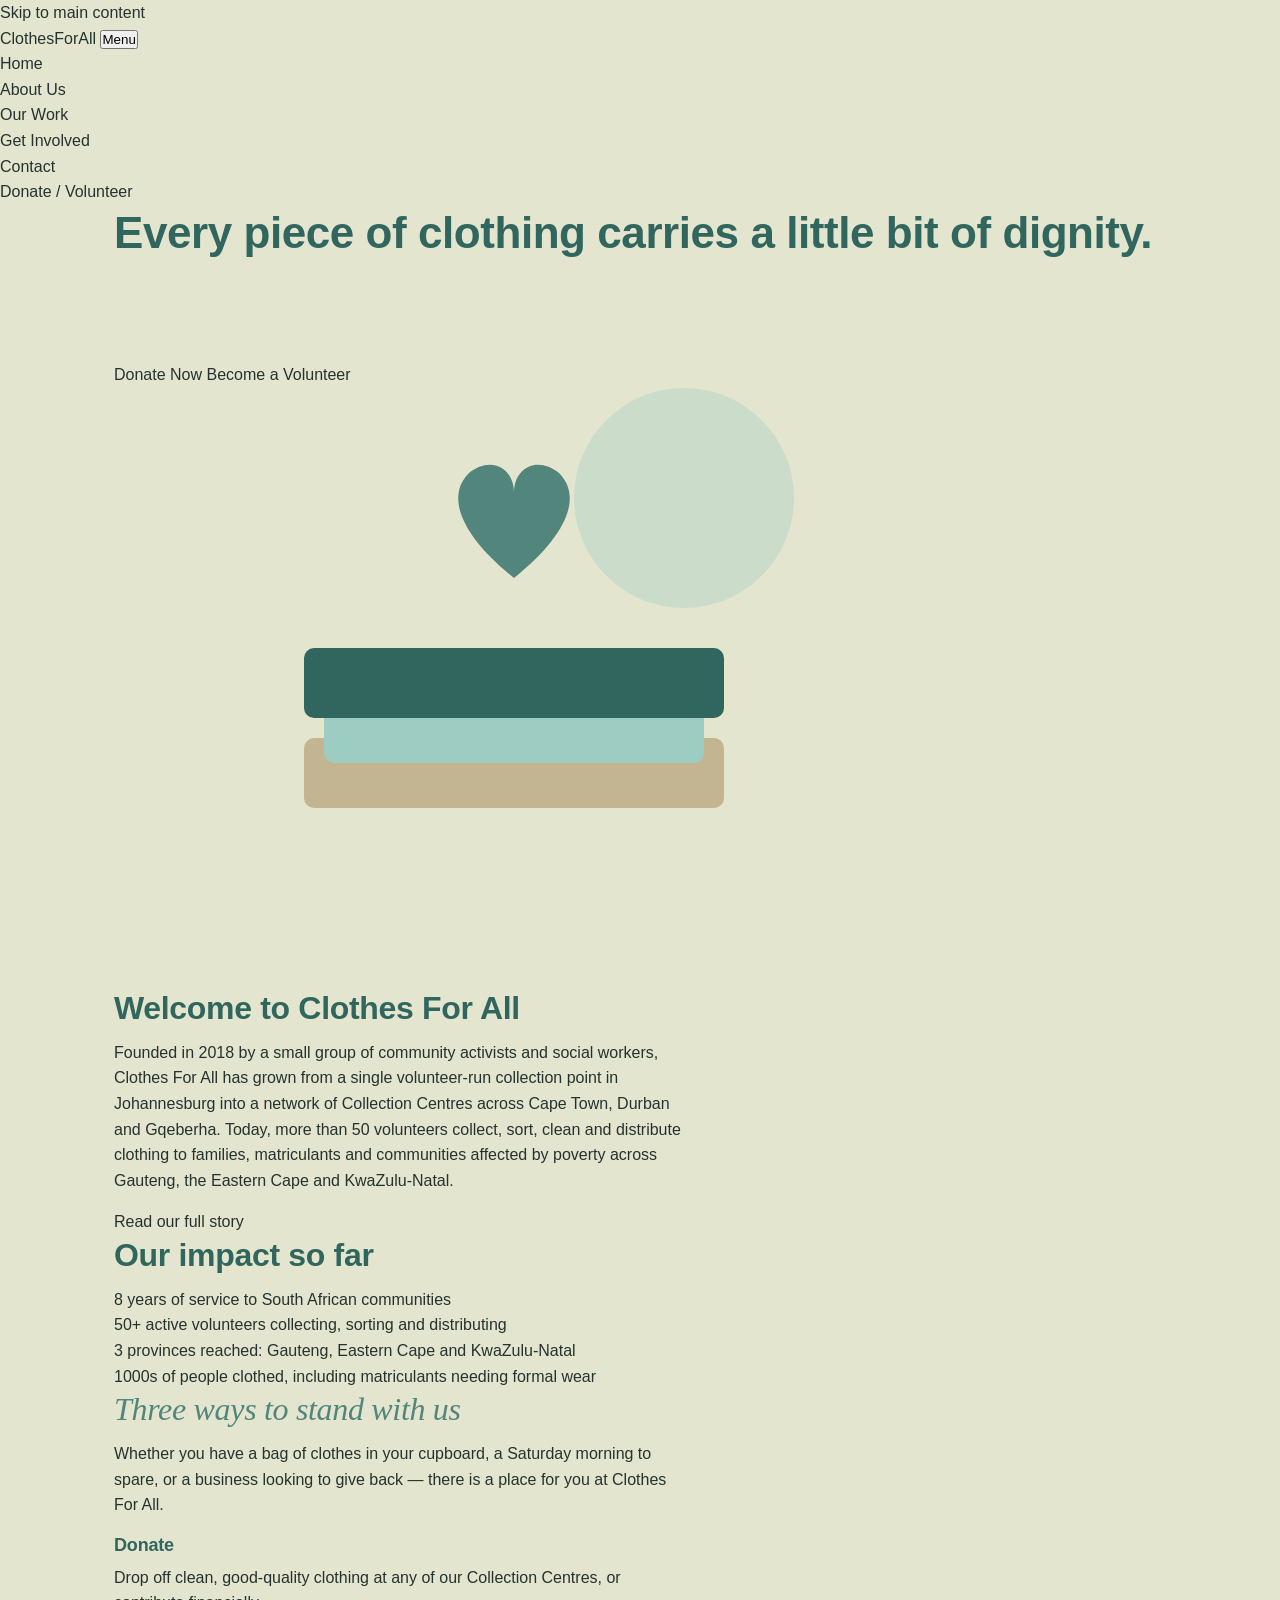
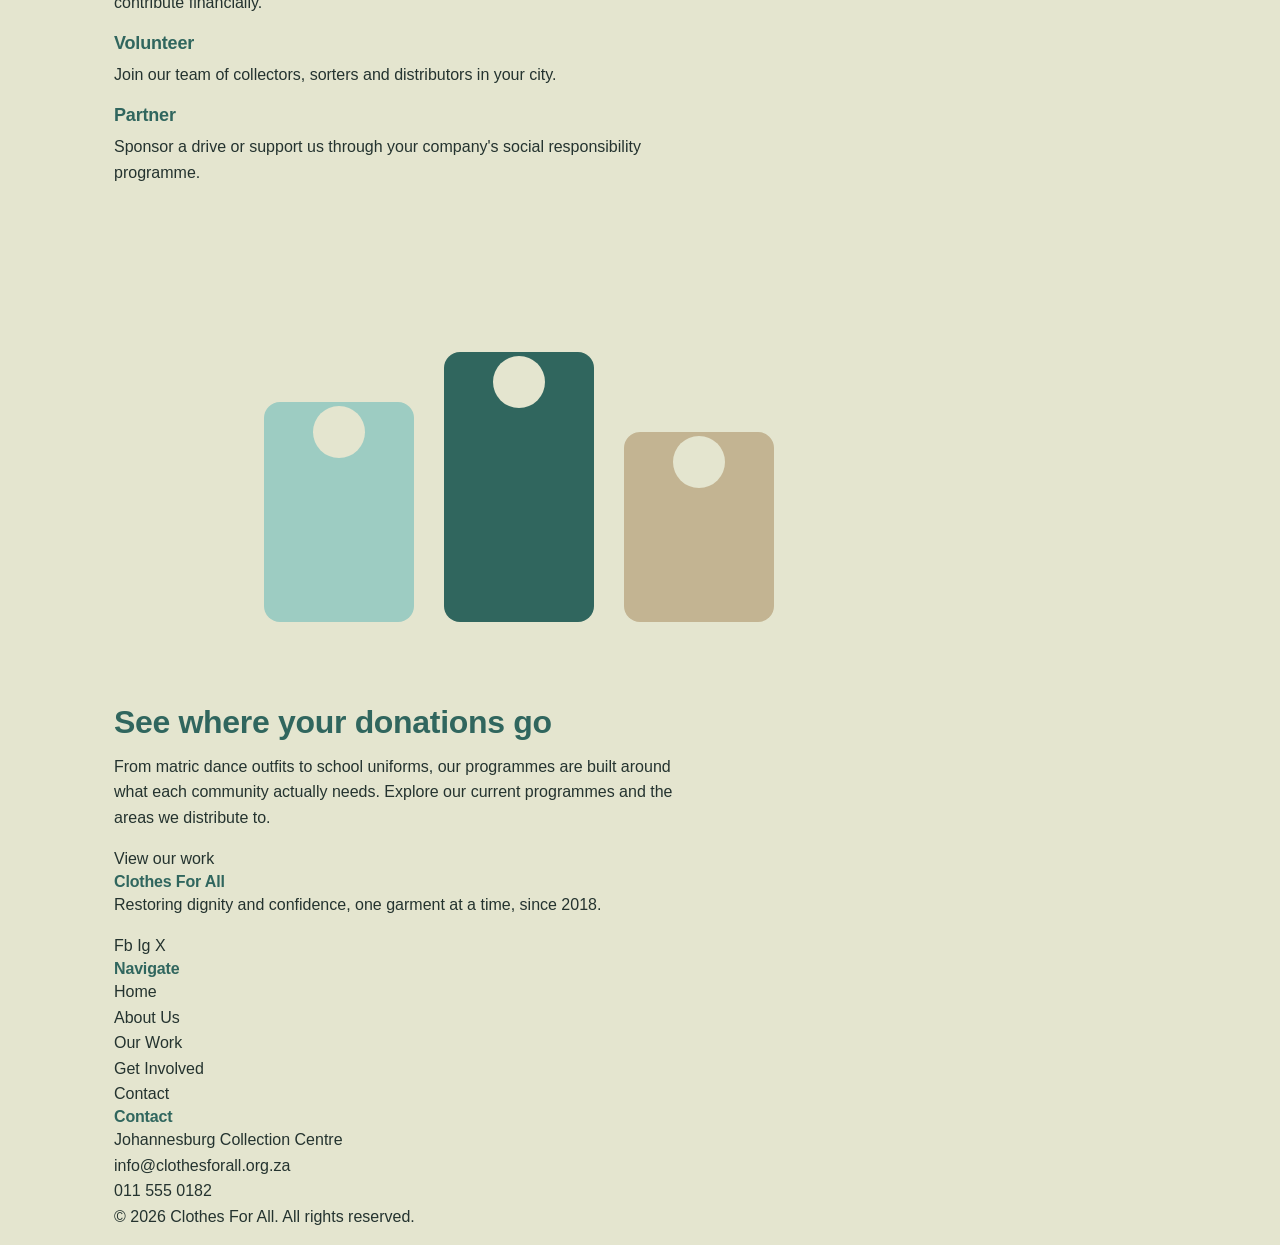
==== index.html @ f80c7357 "Adding Css coding" ====
<!DOCTYPE html>
<html lang="en">
<head>
  <meta charset="UTF-8">
  <meta name="viewport" content="width=device-width, initial-scale=1.0">
  <title>Clothes For All | Restoring dignity through clothing</title>
  <meta name="description" content="Clothes For All collects, sorts and distributes good-quality pre-loved clothing to underprivileged communities across South Africa.">
  <link rel="stylesheet" href="css/style.css">
</head>
<body>

  <a href="#main-content" class="skip-link">Skip to main content</a>

  <!-- ================= HEADER / NAVIGATION ================= -->
  <header class="site-header">
    <div class="nav-wrapper">
      <a href="index.html" class="logo">Clothes<span>For</span>All</a>

      <button class="nav-toggle" aria-expanded="false" aria-controls="primary-navigation">
        Menu
      </button>

      <nav class="main-nav" id="primary-navigation" aria-label="Primary">
        <ul>
          <li><a href="index.html" aria-current="page">Home</a></li>
          <li><a href="about.html">About Us</a></li>
          <li><a href="services.html">Our Work</a></li>
          <li><a href="enquiry.html">Get Involved</a></li>
          <li><a href="contact.html">Contact</a></li>
          <li><a href="enquiry.html" class="nav-cta">Donate / Volunteer</a></li>
        </ul>
      </nav>
    </div>
  </header>

  <main id="main-content">

    <!-- ================= HERO ================= -->
    <section class="hero">
      <div class="container hero-grid">
        <div class="hero-copy">
          <h1>Every piece of clothing carries a little bit of dignity.</h1>
          <p class="lede">
            Clothes For All collects, sorts and shares good-quality pre-loved
            clothing with underprivileged communities across South Africa —
            because what you no longer wear can still change someone's day.
          </p>
          <div class="hero-actions">
            <a href="enquiry.html" class="btn btn-primary">Donate Now</a>
            <a href="enquiry.html" class="btn btn-secondary">Become a Volunteer</a>
          </div>
        </div>
        <div class="hero-image">
          <!-- Responsive image: a square crop is served on narrow (mobile)
               screens, and the wider illustration on tablet/desktop. -->
          <picture>
            <source media="(max-width: 48rem)" srcset="images/hero-donation-mobile.svg">
            <img
              src="images/hero-donation.svg"
              srcset="images/hero-donation-mobile.svg 600w, images/hero-donation.svg 800w"
              sizes="(max-width: 48rem) 100vw, 45vw"
              alt="Illustration of folded clothing beside a heart, representing a clothing donation"
              width="800" height="600">
          </picture>
        </div>
      </div>
    </section>

    <!-- ================= INTRO / WHO WE ARE ================= -->
    <section class="section-alt">
      <div class="container">
        <h2>Welcome to Clothes For All</h2>
        <p class="eyebrow-free-title">
          Founded in 2018 by a small group of community activists and social
          workers, Clothes For All has grown from a single volunteer-run
          collection point in Johannesburg into a network of Collection
          Centres across Cape Town, Durban and Gqeberha. Today, more than 50
          volunteers collect, sort, clean and distribute clothing to families,
          matriculants and communities affected by poverty across Gauteng,
          the Eastern Cape and KwaZulu-Natal.
        </p>
        <a href="about.html" class="btn btn-outline">Read our full story</a>
      </div>
    </section>

    <!-- ================= IMPACT STATS ================= -->
    <section>
      <div class="container">
        <h2>Our impact so far</h2>
        <div class="card-grid">
          <div class="card stat">
            <span class="number">8</span>
            <span class="label">years of service to South African communities</span>
          </div>
          <div class="card stat">
            <span class="number">50+</span>
            <span class="label">active volunteers collecting, sorting and distributing</span>
          </div>
          <div class="card stat">
            <span class="number">3</span>
            <span class="label">provinces reached: Gauteng, Eastern Cape and KwaZulu-Natal</span>
          </div>
          <div class="card stat">
            <span class="number">1000s</span>
            <span class="label">of people clothed, including matriculants needing formal wear</span>
          </div>
        </div>
      </div>
    </section>

    <!-- ================= HOW YOU CAN HELP ================= -->
    <section class="section-taupe">
      <div class="container two-col">
        <div>
          <h2 class="feature-title">Three ways to stand with us</h2>
          <p>
            Whether you have a bag of clothes in your cupboard, a Saturday
            morning to spare, or a business looking to give back — there is a
            place for you at Clothes For All.
          </p>
        </div>
        <div class="card-grid">
          <div class="card">
            <h3>Donate</h3>
            <p>Drop off clean, good-quality clothing at any of our Collection Centres, or contribute financially.</p>
          </div>
          <div class="card">
            <h3>Volunteer</h3>
            <p>Join our team of collectors, sorters and distributors in your city.</p>
          </div>
          <div class="card">
            <h3>Partner</h3>
            <p>Sponsor a drive or support us through your company's social responsibility programme.</p>
          </div>
        </div>
      </div>
    </section>

    <!-- ================= FEATURED WORK PREVIEW ================= -->
    <section class="section-alt">
      <div class="container two-col">
        <img src="images/collection-point.svg" alt="Illustration of a clothing collection point with three donation bins" width="800" height="500">
        <div>
          <h2>See where your donations go</h2>
          <p>
            From matric dance outfits to school uniforms, our programmes are
            built around what each community actually needs. Explore our
            current programmes and the areas we distribute to.
          </p>
          <a href="services.html" class="btn btn-outline">View our work</a>
        </div>
      </div>
    </section>

  </main>

  <!-- ================= FOOTER ================= -->
  <footer class="site-footer">
    <div class="container footer-grid">
      <div>
        <h4>Clothes For All</h4>
        <p>Restoring dignity and confidence, one garment at a time, since 2018.</p>
        <div class="social-links" aria-label="Social media links">
          <a href="#" aria-label="Clothes For All on Facebook">Fb</a>
          <a href="#" aria-label="Clothes For All on Instagram">Ig</a>
          <a href="#" aria-label="Clothes For All on X">X</a>
        </div>
      </div>
      <div>
        <h4>Navigate</h4>
        <ul>
          <li><a href="index.html">Home</a></li>
          <li><a href="about.html">About Us</a></li>
          <li><a href="services.html">Our Work</a></li>
          <li><a href="enquiry.html">Get Involved</a></li>
          <li><a href="contact.html">Contact</a></li>
        </ul>
      </div>
      <div>
        <h4>Contact</h4>
        <ul>
          <li>Johannesburg Collection Centre</li>
          <li>info@clothesforall.org.za</li>
          <li>011 555 0182</li>
        </ul>
      </div>
    </div>
    <div class="container footer-bottom">
      <p>&copy; <span id="current-year">2026</span> Clothes For All. All rights reserved.</p>
    </div>
  </footer>

  <script src="js/main.js"></script>
</body>
</html>
---- css/style.css ----
/* ============================================================================
   CLOTHES FOR ALL — STYLESHEET
   Section numbers in the comments below refer to the Part 2 brief
   (Designing the Visuals: CSS Styling and Responsive Design).
   ============================================================================ */

/* ----------------------------------------------------------------------------
   2.1  EXTERNAL STYLESHEET
   This single file (css/style.css) is linked from every page of the site,
   so changing a rule here updates the whole website at once.
   ---------------------------------------------------------------------------- */

/* ----------------------------------------------------------------------------
   2.2  CSS RESET + BASE STYLE
   A small reset removes each browser's own default spacing/box-sizing so the
   site looks the same everywhere, then the base style sets the defaults
   (font family, font size, colour scheme, margin/padding) for the whole page.
   ---------------------------------------------------------------------------- */
*,
*::before,
*::after {
  box-sizing: border-box;
  margin: 0;
  padding: 0;
}

html {
  /* 1rem = 16px by default. All spacing/type below is built from this. */
  font-size: 100%;
  scroll-behavior: smooth;
}

img, svg {
  max-width: 100%;
  display: block;
}

ul {
  list-style: none;
}

a {
  text-decoration: none;
  color: inherit;
}

/* Colour scheme — taken from the website proposal's colour palette table */
:root {
  --sage: #E4E5CF;        /* page background */
  --taupe: #C3B492;       /* secondary background: sidebars, footer */
  --turquoise: #9DCCC2;   /* donate / volunteer call-to-action */
  --slate-green: #52857C; /* headlines and body text accents */
  --spruce: #30665E;      /* nav bar and major titles */
  --white: #FFFFFF;
  --ink: #24332F;

  --max-width: 1100px;
  --radius: 6px;
}

body {
  font-family: 'Open Sans', Arial, sans-serif;
  color: var(--ink);
  background-color: var(--sage);
  line-height: 1.6; /* base line-height for readable body copy */
}

.container {
  max-width: var(--max-width);
  margin: 0 auto;
  padding: 0 1.5rem;
}


/* ----------------------------------------------------------------------------
   2.3  TYPOGRAPHY STYLES
   A simple typographic scale (font-size, font-weight, line-height and
   letter-spacing) keeps headings and body text consistent across pages.
   Scale: 0.875rem < 1rem < 1.125rem < 1.5rem < 2rem < 2.75rem
   ---------------------------------------------------------------------------- */
@import url('https://fonts.googleapis.com/css2?family=Montserrat:wght@500;700;800&family=Open+Sans:wght@400;600&family=Lora:wght@300;400italic&display=swap');

h1, h2, h3, h4 {
  font-family: 'Montserrat', Arial, sans-serif;
  font-weight: 700;
  line-height: 1.25;
  letter-spacing: -0.01em;
  color: var(--spruce);
}

h1 { font-size: 2.75rem; }
h2 { font-size: 2rem;   margin-bottom: 0.75rem; }
h3 { font-size: 1.125rem; margin-bottom: 0.5rem; }

p {
  font-size: 1rem;
  margin-bottom: 1rem;
  max-width: 65ch; /* keeps body text an easy line-length to read */
}

.lede {
  font-size: 1.125rem;
  color: var(--sage);
}

.feature-title {
  font-family: 'Lora', serif;
  font-weight: 300;
  font-style: italic;
  color: var(--slate-green);
}
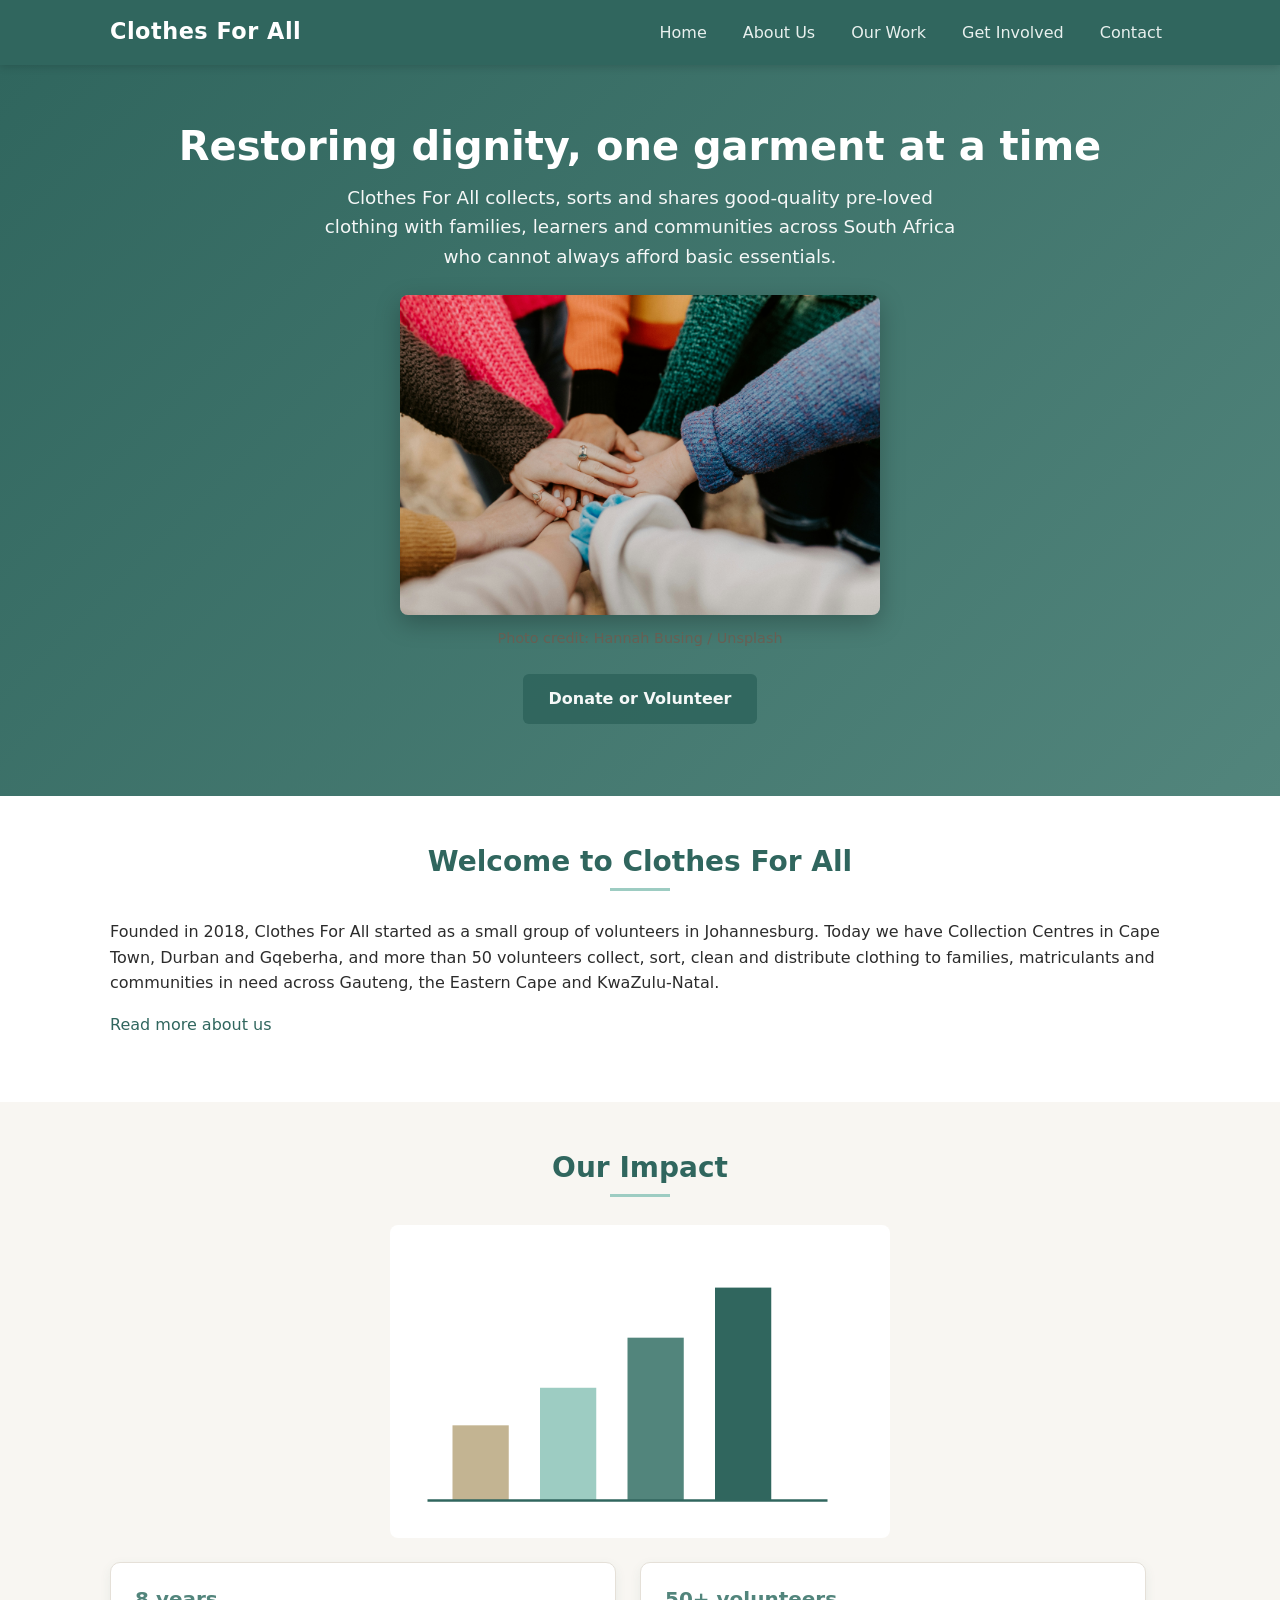
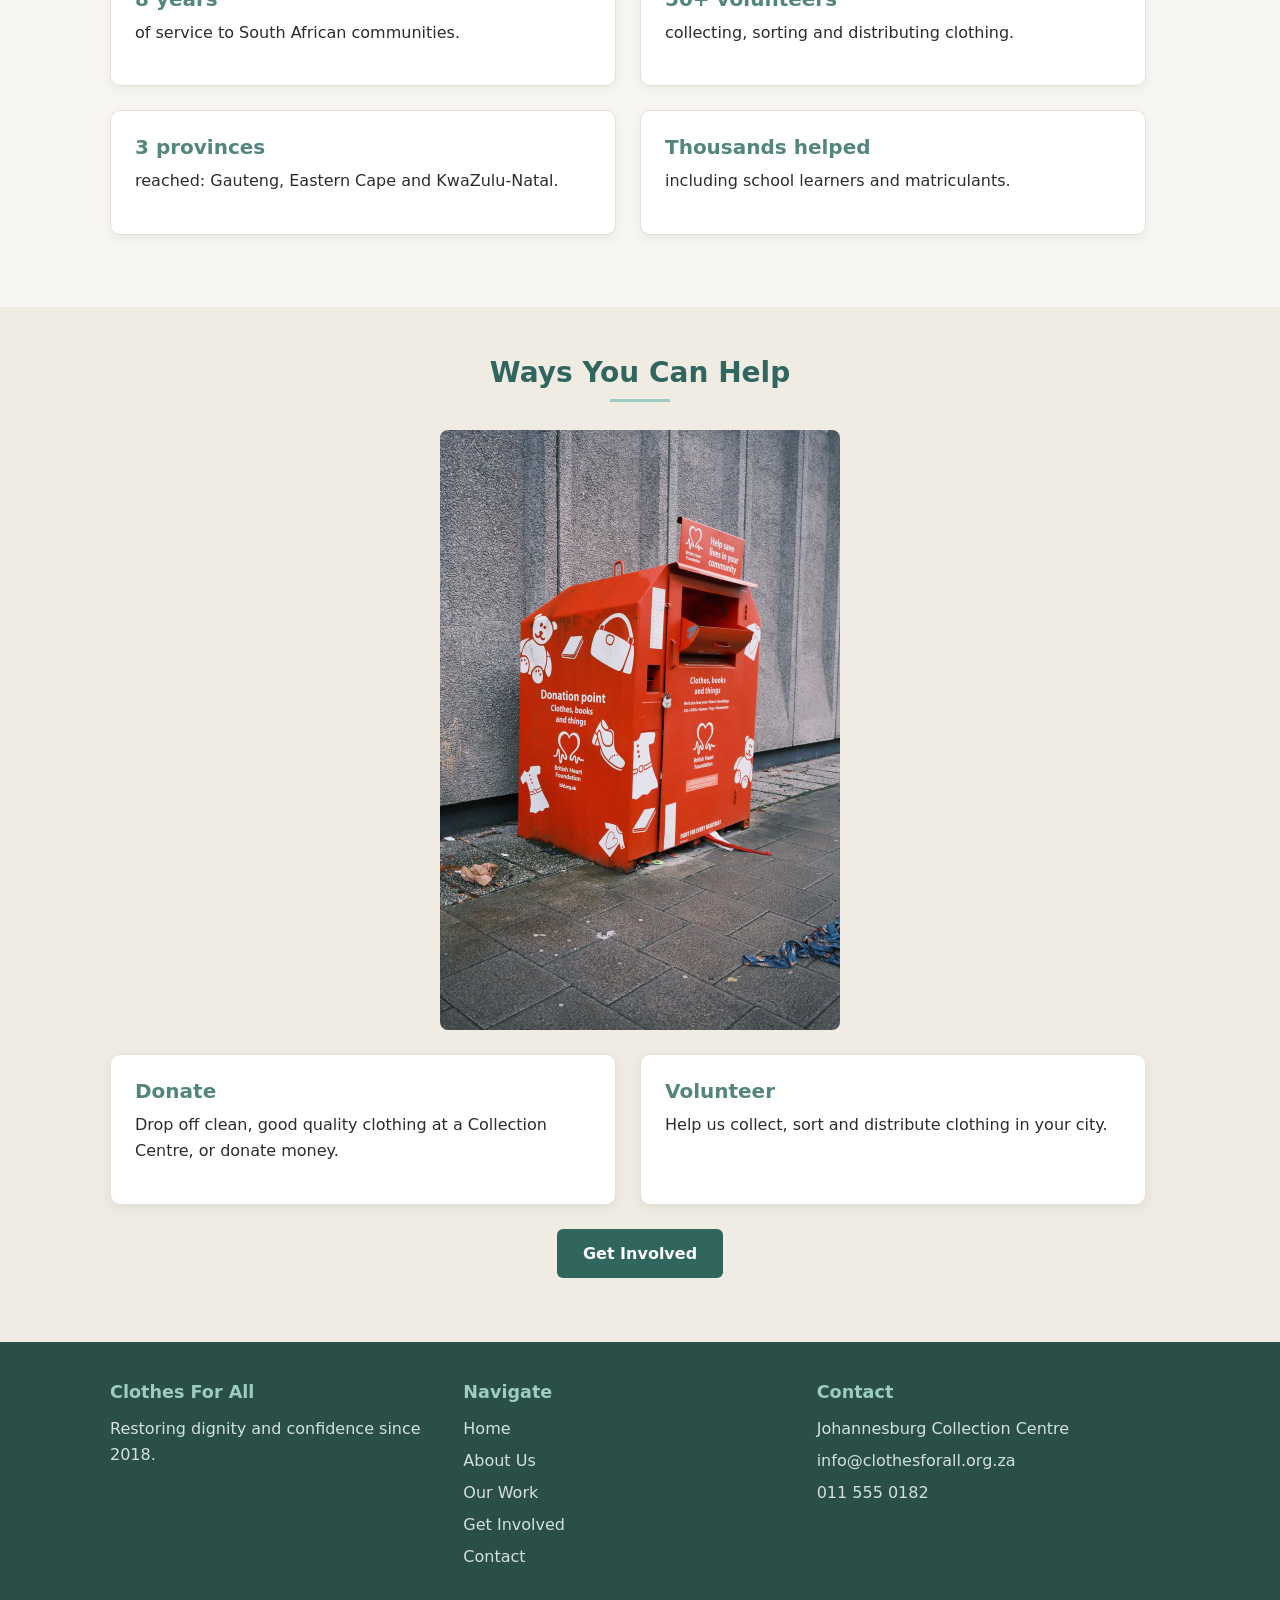
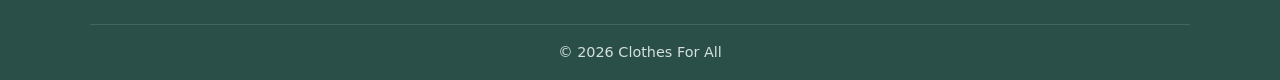
==== commit 7c061102: "Error handling" ====
--- a/index.html
+++ b/index.html
@@ -3,170 +3,125 @@
 <head>
   <meta charset="UTF-8">
   <meta name="viewport" content="width=device-width, initial-scale=1.0">
-  <title>Clothes For All | Restoring dignity through clothing</title>
-  <meta name="description" content="Clothes For All collects, sorts and distributes good-quality pre-loved clothing to underprivileged communities across South Africa.">
+  <title>Clothes For All</title>
   <link rel="stylesheet" href="css/style.css">
 </head>
 <body>
 
-  <a href="#main-content" class="skip-link">Skip to main content</a>
-
-  <!-- ================= HEADER / NAVIGATION ================= -->
-  <header class="site-header">
-    <div class="nav-wrapper">
-      <a href="index.html" class="logo">Clothes<span>For</span>All</a>
-
-      <button class="nav-toggle" aria-expanded="false" aria-controls="primary-navigation">
-        Menu
-      </button>
-
-      <nav class="main-nav" id="primary-navigation" aria-label="Primary">
+  <!-- Header with logo and navigation menu -->
+  <header>
+    <div class="container">
+      <a href="index.html" class="logo">Clothes For All</a>
+      <nav>
         <ul>
-          <li><a href="index.html" aria-current="page">Home</a></li>
+          <li><a href="index.html">Home</a></li>
           <li><a href="about.html">About Us</a></li>
           <li><a href="services.html">Our Work</a></li>
           <li><a href="enquiry.html">Get Involved</a></li>
           <li><a href="contact.html">Contact</a></li>
-          <li><a href="enquiry.html" class="nav-cta">Donate / Volunteer</a></li>
         </ul>
       </nav>
     </div>
   </header>
 
-  <main id="main-content">
+  <main>
 
-    <!-- ================= HERO ================= -->
+    <!-- Hero section -->
     <section class="hero">
-      <div class="container hero-grid">
-        <div class="hero-copy">
-          <h1>Every piece of clothing carries a little bit of dignity.</h1>
-          <p class="lede">
-            Clothes For All collects, sorts and shares good-quality pre-loved
-            clothing with underprivileged communities across South Africa —
-            because what you no longer wear can still change someone's day.
-          </p>
-          <div class="hero-actions">
-            <a href="enquiry.html" class="btn btn-primary">Donate Now</a>
-            <a href="enquiry.html" class="btn btn-secondary">Become a Volunteer</a>
-          </div>
-        </div>
-        <div class="hero-image">
-          <!-- Responsive image: a square crop is served on narrow (mobile)
-               screens, and the wider illustration on tablet/desktop. -->
-          <picture>
-            <source media="(max-width: 48rem)" srcset="images/hero-donation-mobile.svg">
-            <img
-              src="images/hero-donation.svg"
-              srcset="images/hero-donation-mobile.svg 600w, images/hero-donation.svg 800w"
-              sizes="(max-width: 48rem) 100vw, 45vw"
-              alt="Illustration of folded clothing beside a heart, representing a clothing donation"
-              width="800" height="600">
-          </picture>
-        </div>
+      <div class="container">
+        <h1>Restoring dignity, one garment at a time</h1>
+        <p>Clothes For All collects, sorts and shares good-quality pre-loved clothing with families, learners and communities across South Africa who cannot always afford basic essentials.</p>
+        <img src="images/hannah-busing-Zyx1bK9mqmA-unsplash.jpg" alt="Group of people placing their hands together in unity, representing community support" width="500">
+        <p style="font-size: 0.9rem; color: #6a5e52; margin-top: 0.75rem;">Photo credit: Hannah Busing / Unsplash</p>
+        <p><a href="enquiry.html" class="btn">Donate or Volunteer</a></p>
       </div>
     </section>
 
-    <!-- ================= INTRO / WHO WE ARE ================= -->
-    <section class="section-alt">
+    <!-- Short introduction -->
+    <section class="section-white">
       <div class="container">
         <h2>Welcome to Clothes For All</h2>
-        <p class="eyebrow-free-title">
-          Founded in 2018 by a small group of community activists and social
-          workers, Clothes For All has grown from a single volunteer-run
-          collection point in Johannesburg into a network of Collection
-          Centres across Cape Town, Durban and Gqeberha. Today, more than 50
-          volunteers collect, sort, clean and distribute clothing to families,
-          matriculants and communities affected by poverty across Gauteng,
-          the Eastern Cape and KwaZulu-Natal.
+        <p>
+          Founded in 2018, Clothes For All started as a small group of
+          volunteers in Johannesburg. Today we have Collection Centres in
+          Cape Town, Durban and Gqeberha, and more than 50 volunteers
+          collect, sort, clean and distribute clothing to families,
+          matriculants and communities in need across Gauteng, the Eastern
+          Cape and KwaZulu-Natal.
         </p>
-        <a href="about.html" class="btn btn-outline">Read our full story</a>
+        <p><a href="about.html">Read more about us</a></p>
       </div>
     </section>
 
-    <!-- ================= IMPACT STATS ================= -->
+    <!-- Organisation facts -->
     <section>
       <div class="container">
-        <h2>Our impact so far</h2>
-        <div class="card-grid">
-          <div class="card stat">
-            <span class="number">8</span>
-            <span class="label">years of service to South African communities</span>
+        <h2>Our Impact</h2>
+        <img src="images/impact-chart.svg" alt="Illustration of a rising bar chart representing the growth of our impact" width="500">
+        <div class="clearfix">
+          <div class="col">
+            <div class="card">
+              <h3>8 years</h3>
+              <p>of service to South African communities.</p>
+            </div>
           </div>
-          <div class="card stat">
-            <span class="number">50+</span>
-            <span class="label">active volunteers collecting, sorting and distributing</span>
+          <div class="col">
+            <div class="card">
+              <h3>50+ volunteers</h3>
+              <p>collecting, sorting and distributing clothing.</p>
+            </div>
           </div>
-          <div class="card stat">
-            <span class="number">3</span>
-            <span class="label">provinces reached: Gauteng, Eastern Cape and KwaZulu-Natal</span>
+        </div>
+        <div class="clearfix">
+          <div class="col">
+            <div class="card">
+              <h3>3 provinces</h3>
+              <p>reached: Gauteng, Eastern Cape and KwaZulu-Natal.</p>
+            </div>
           </div>
-          <div class="card stat">
-            <span class="number">1000s</span>
-            <span class="label">of people clothed, including matriculants needing formal wear</span>
+          <div class="col">
+            <div class="card">
+              <h3>Thousands helped</h3>
+              <p>including school learners and matriculants.</p>
+            </div>
           </div>
         </div>
       </div>
     </section>
 
-    <!-- ================= HOW YOU CAN HELP ================= -->
+    <!-- Ways to help -->
     <section class="section-taupe">
-      <div class="container two-col">
-        <div>
-          <h2 class="feature-title">Three ways to stand with us</h2>
-          <p>
-            Whether you have a bag of clothes in your cupboard, a Saturday
-            morning to spare, or a business looking to give back — there is a
-            place for you at Clothes For All.
-          </p>
-        </div>
-        <div class="card-grid">
-          <div class="card">
-            <h3>Donate</h3>
-            <p>Drop off clean, good-quality clothing at any of our Collection Centres, or contribute financially.</p>
+      <div class="container">
+        <h2>Ways You Can Help</h2>
+        <img src="images/donation-bin.jpg" alt="Red clothing donation bin on a city sidewalk" width="400" style="margin: 0 auto 1.5rem; border-radius: 8px;">
+        <div class="clearfix">
+          <div class="col">
+            <div class="card">
+              <h3>Donate</h3>
+              <p>Drop off clean, good quality clothing at a Collection Centre, or donate money.</p>
+            </div>
           </div>
-          <div class="card">
-            <h3>Volunteer</h3>
-            <p>Join our team of collectors, sorters and distributors in your city.</p>
-          </div>
-          <div class="card">
-            <h3>Partner</h3>
-            <p>Sponsor a drive or support us through your company's social responsibility programme.</p>
+          <div class="col">
+            <div class="card">
+              <h3>Volunteer</h3>
+              <p>Help us collect, sort and distribute clothing in your city.</p>
+            </div>
           </div>
         </div>
-      </div>
-    </section>
-
-    <!-- ================= FEATURED WORK PREVIEW ================= -->
-    <section class="section-alt">
-      <div class="container two-col">
-        <img src="images/collection-point.svg" alt="Illustration of a clothing collection point with three donation bins" width="800" height="500">
-        <div>
-          <h2>See where your donations go</h2>
-          <p>
-            From matric dance outfits to school uniforms, our programmes are
-            built around what each community actually needs. Explore our
-            current programmes and the areas we distribute to.
-          </p>
-          <a href="services.html" class="btn btn-outline">View our work</a>
-        </div>
+        <p style="text-align:center;"><a href="enquiry.html" class="btn">Get Involved</a></p>
       </div>
     </section>
 
   </main>
 
-  <!-- ================= FOOTER ================= -->
-  <footer class="site-footer">
-    <div class="container footer-grid">
-      <div>
+  <!-- Footer -->
+  <footer>
+    <div class="container clearfix">
+      <div class="footer-col">
         <h4>Clothes For All</h4>
-        <p>Restoring dignity and confidence, one garment at a time, since 2018.</p>
-        <div class="social-links" aria-label="Social media links">
-          <a href="#" aria-label="Clothes For All on Facebook">Fb</a>
-          <a href="#" aria-label="Clothes For All on Instagram">Ig</a>
-          <a href="#" aria-label="Clothes For All on X">X</a>
-        </div>
+        <p>Restoring dignity and confidence since 2018.</p>
       </div>
-      <div>
+      <div class="footer-col">
         <h4>Navigate</h4>
         <ul>
           <li><a href="index.html">Home</a></li>
@@ -176,7 +131,7 @@
           <li><a href="contact.html">Contact</a></li>
         </ul>
       </div>
-      <div>
+      <div class="footer-col">
         <h4>Contact</h4>
         <ul>
           <li>Johannesburg Collection Centre</li>
@@ -186,7 +141,7 @@
       </div>
     </div>
     <div class="container footer-bottom">
-      <p>&copy; <span id="current-year">2026</span> Clothes For All. All rights reserved.</p>
+      <p>&copy; <span id="current-year">2026</span> Clothes For All</p>
     </div>
   </footer>
 
--- a/css/style.css
+++ b/css/style.css
@@ -1,21 +1,11 @@
-/* ============================================================================
-   CLOTHES FOR ALL — STYLESHEET
-   Section numbers in the comments below refer to the Part 2 brief
-   (Designing the Visuals: CSS Styling and Responsive Design).
-   ============================================================================ */
-
-/* ----------------------------------------------------------------------------
-   2.1  EXTERNAL STYLESHEET
-   This single file (css/style.css) is linked from every page of the site,
-   so changing a rule here updates the whole website at once.
-   ---------------------------------------------------------------------------- */
-
-/* ----------------------------------------------------------------------------
-   2.2  CSS RESET + BASE STYLE
-   A small reset removes each browser's own default spacing/box-sizing so the
-   site looks the same everywhere, then the base style sets the defaults
-   (font family, font size, colour scheme, margin/padding) for the whole page.
-   ---------------------------------------------------------------------------- */
+/* =========================================================
+   Clothes For All – style.css
+   External stylesheet for Part 2 (CSS Styling & Responsive)
+   Colour palette drawn from impact-chart.svg:
+   #30665E (deep teal), #52857C, #9DCCC2, #C3B492 (taupe)
+   ========================================================= */
+
+/* ---------- 1. CSS Reset / Base ---------- */
 *,
 *::before,
 *::after {
@@ -25,88 +15,507 @@
 }
 
 html {
-  /* 1rem = 16px by default. All spacing/type below is built from this. */
-  font-size: 100%;
+  font-size: 100%;          /* 16px baseline */
   scroll-behavior: smooth;
 }
 
-img, svg {
+body {
+  font-family: "Segoe UI", system-ui, -apple-system, BlinkMacSystemFont, "Helvetica Neue", Arial, sans-serif;
+  font-size: 1rem;
+  line-height: 1.6;
+  color: #2c2c2c;
+  background-color: #f8f6f2;
+  min-height: 100vh;
+  display: flex;
+  flex-direction: column;
+}
+
+img {
   max-width: 100%;
+  height: auto;
   display: block;
+}
+
+a {
+  color: #30665E;
+  text-decoration: none;
+  transition: color 0.25s ease, background-color 0.25s ease;
+}
+
+a:hover,
+a:focus {
+  color: #52857C;
+  outline: none;
 }
 
 ul {
   list-style: none;
 }
 
-a {
-  text-decoration: none;
-  color: inherit;
-}
-
-/* Colour scheme — taken from the website proposal's colour palette table */
-:root {
-  --sage: #E4E5CF;        /* page background */
-  --taupe: #C3B492;       /* secondary background: sidebars, footer */
-  --turquoise: #9DCCC2;   /* donate / volunteer call-to-action */
-  --slate-green: #52857C; /* headlines and body text accents */
-  --spruce: #30665E;      /* nav bar and major titles */
-  --white: #FFFFFF;
-  --ink: #24332F;
-
-  --max-width: 1100px;
-  --radius: 6px;
-}
-
-body {
-  font-family: 'Open Sans', Arial, sans-serif;
-  color: var(--ink);
-  background-color: var(--sage);
-  line-height: 1.6; /* base line-height for readable body copy */
-}
-
-.container {
-  max-width: var(--max-width);
-  margin: 0 auto;
-  padding: 0 1.5rem;
-}
-
-
-/* ----------------------------------------------------------------------------
-   2.3  TYPOGRAPHY STYLES
-   A simple typographic scale (font-size, font-weight, line-height and
-   letter-spacing) keeps headings and body text consistent across pages.
-   Scale: 0.875rem < 1rem < 1.125rem < 1.5rem < 2rem < 2.75rem
-   ---------------------------------------------------------------------------- */
-@import url('https://fonts.googleapis.com/css2?family=Montserrat:wght@500;700;800&family=Open+Sans:wght@400;600&family=Lora:wght@300;400italic&display=swap');
-
+/* ---------- 2. Typography ---------- */
 h1, h2, h3, h4 {
-  font-family: 'Montserrat', Arial, sans-serif;
   font-weight: 700;
   line-height: 1.25;
-  letter-spacing: -0.01em;
-  color: var(--spruce);
-}
-
-h1 { font-size: 2.75rem; }
-h2 { font-size: 2rem;   margin-bottom: 0.75rem; }
-h3 { font-size: 1.125rem; margin-bottom: 0.5rem; }
+  color: #30665E;
+  margin-bottom: 0.75rem;
+}
+
+h1 { font-size: 2.25rem; }
+h2 { font-size: 1.75rem; }
+h3 { font-size: 1.25rem; }
+h4 { font-size: 1.1rem; }
 
 p {
+  margin-bottom: 1rem;
+}
+
+/* ---------- 3. Layout helpers ---------- */
+.container {
+  width: 100%;
+  max-width: 1100px;
+  margin: 0 auto;
+  padding: 0 1.25rem;
+}
+
+.clearfix::after {
+  content: "";
+  display: table;
+  clear: both;
+}
+
+/* ---------- 4. Header & Navigation ---------- */
+header {
+  background-color: #30665E;
+  color: #fff;
+  padding: 0.9rem 0;
+  position: sticky;
+  top: 0;
+  z-index: 100;
+  box-shadow: 0 2px 8px rgba(0, 0, 0, 0.15);
+}
+
+header .container {
+  display: flex;
+  flex-wrap: wrap;
+  align-items: center;
+  justify-content: space-between;
+  gap: 1rem;
+}
+
+.logo {
+  font-size: 1.4rem;
+  font-weight: 700;
+  color: #fff;
+  letter-spacing: 0.5px;
+}
+
+.logo:hover,
+.logo:focus {
+  color: #9DCCC2;
+}
+
+nav ul {
+  display: flex;
+  flex-wrap: wrap;
+  gap: 0.35rem 1.25rem;
+}
+
+nav a {
+  color: #e8f0ee;
+  font-weight: 500;
+  padding: 0.35rem 0.5rem;
+  border-radius: 4px;
+}
+
+nav a:hover,
+nav a:focus {
+  background-color: rgba(255, 255, 255, 0.15);
+  color: #fff;
+}
+
+/* ---------- 5. Hero ---------- */
+.hero {
+  background: linear-gradient(135deg, #30665E 0%, #52857C 100%);
+  color: #fff;
+  padding: 3.5rem 0 3rem;
+  text-align: center;
+}
+
+.hero h1 {
+  color: #fff;
+  font-size: 2.5rem;
+  margin-bottom: 0.75rem;
+}
+
+.hero p {
+  font-size: 1.15rem;
+  max-width: 640px;
+  margin: 0 auto 1.5rem;
+  opacity: 0.95;
+}
+
+.hero img {
+  margin: 1.5rem auto 0;
+  border-radius: 8px;
+  box-shadow: 0 8px 24px rgba(0, 0, 0, 0.25);
+  max-width: 480px;
+}
+
+/* ---------- 6. Sections ---------- */
+section {
+  padding: 3rem 0;
+}
+
+.section-white {
+  background-color: #ffffff;
+}
+
+.section-taupe {
+  background-color: #f0ebe3; /* soft taupe derived from #C3B492 */
+}
+
+section h2 {
+  text-align: center;
+  margin-bottom: 1.75rem;
+  position: relative;
+}
+
+section h2::after {
+  content: "";
+  display: block;
+  width: 60px;
+  height: 3px;
+  background-color: #9DCCC2;
+  margin: 0.6rem auto 0;
+}
+
+/* ---------- 7. Cards & Columns (Flexbox) ---------- */
+.clearfix {
+  display: flex;
+  flex-wrap: wrap;
+  gap: 1.5rem;
+  margin-bottom: 1.5rem;
+}
+
+.col {
+  flex: 1 1 280px;
+}
+
+.card {
+  background-color: #fff;
+  border-radius: 10px;
+  padding: 1.5rem;
+  height: 100%;
+  box-shadow: 0 4px 12px rgba(48, 102, 94, 0.08);
+  border: 1px solid #e5e0d8;
+  transition: transform 0.25s ease, box-shadow 0.25s ease;
+}
+
+.card:hover {
+  transform: translateY(-4px);
+  box-shadow: 0 10px 24px rgba(48, 102, 94, 0.15);
+}
+
+.card h3 {
+  color: #52857C;
+  margin-bottom: 0.5rem;
+}
+
+/* ---------- 8. Buttons ---------- */
+.btn {
+  display: inline-block;
+  background-color: #30665E;
+  color: #fff;
+  font-weight: 600;
+  padding: 0.75rem 1.6rem;
+  border-radius: 6px;
+  border: none;
+  cursor: pointer;
   font-size: 1rem;
+  transition: background-color 0.25s ease, transform 0.15s ease;
+}
+
+.btn:hover,
+.btn:focus {
+  background-color: #52857C;
+  color: #fff;
+  transform: translateY(-2px);
+}
+
+.btn:active {
+  transform: translateY(0);
+}
+
+/* ---------- 9. Team members ---------- */
+.team-member {
+  flex: 1 1 200px;
+  text-align: center;
+  background-color: #fff;
+  border-radius: 10px;
+  padding: 1.5rem 1rem;
+  box-shadow: 0 4px 12px rgba(48, 102, 94, 0.08);
+}
+
+.team-member img {
+  width: 140px;
+  height: 140px;
+  object-fit: cover;
+  border-radius: 50%;
+  margin: 0 auto 1rem;
+  border: 4px solid #9DCCC2;
+  background-color: #e8f0ee;
+}
+
+.team-member h3 {
+  margin-bottom: 0.25rem;
+  font-size: 1.15rem;
+}
+
+.team-member p {
+  color: #555;
+  font-size: 0.95rem;
+  margin-bottom: 0;
+}
+
+/* ---------- 10. Forms ---------- */
+.form-box {
+  max-width: 560px;
+  margin: 0 auto;
+  background-color: #fff;
+  padding: 2rem;
+  border-radius: 10px;
+  box-shadow: 0 4px 16px rgba(48, 102, 94, 0.1);
+}
+
+.form-box label {
+  display: block;
+  font-weight: 600;
+  margin-bottom: 0.35rem;
+  color: #30665E;
+}
+
+.form-box input,
+.form-box select,
+.form-box textarea {
+  width: 100%;
+  padding: 0.7rem 0.85rem;
+  margin-bottom: 1.1rem;
+  border: 1px solid #c5c0b8;
+  border-radius: 6px;
+  font-size: 1rem;
+  font-family: inherit;
+  transition: border-color 0.2s ease, box-shadow 0.2s ease;
+}
+
+.form-box input:focus,
+.form-box select:focus,
+.form-box textarea:focus {
+  outline: none;
+  border-color: #52857C;
+  box-shadow: 0 0 0 3px rgba(82, 133, 124, 0.25);
+}
+
+.form-box button {
+  width: 100%;
+  margin-top: 0.5rem;
+}
+
+#form-message {
   margin-bottom: 1rem;
-  max-width: 65ch; /* keeps body text an easy line-length to read */
-}
-
-.lede {
-  font-size: 1.125rem;
-  color: var(--sage);
-}
-
-.feature-title {
-  font-family: 'Lora', serif;
-  font-weight: 300;
-  font-style: italic;
-  color: var(--slate-green);
-}
-
+  font-weight: 600;
+  min-height: 1.4em;
+}
+
+#form-message.success {
+  color: #30665E;
+  background-color: #e8f5f2;
+  padding: 0.6rem 0.9rem;
+  border-radius: 6px;
+}
+
+/* ---------- 11. Location / Map boxes ---------- */
+.location-box {
+  background-color: #fff;
+  padding: 1.25rem;
+  border-radius: 8px;
+  margin-bottom: 1rem;
+  border-left: 4px solid #52857C;
+  box-shadow: 0 2px 8px rgba(0, 0, 0, 0.06);
+}
+
+.location-box h3 {
+  margin-bottom: 0.35rem;
+}
+
+.map-embed {
+  position: relative;
+  width: 100%;
+  padding-bottom: 56.25%; /* 16:9 */
+  height: 0;
+  overflow: hidden;
+  border-radius: 8px;
+  margin-bottom: 1.5rem;
+  box-shadow: 0 4px 12px rgba(0, 0, 0, 0.1);
+}
+
+.map-embed iframe {
+  position: absolute;
+  top: 0;
+  left: 0;
+  width: 100%;
+  height: 100%;
+  border: 0;
+}
+
+/* ---------- 12. Footer ---------- */
+footer {
+  background-color: #2a4f48;
+  color: #d4e0dd;
+  padding: 2.5rem 0 0;
+  margin-top: auto;
+}
+
+.footer-col {
+  flex: 1 1 200px;
+  margin-bottom: 1.5rem;
+}
+
+.footer-col h4 {
+  color: #9DCCC2;
+  margin-bottom: 0.75rem;
+}
+
+.footer-col ul li {
+  margin-bottom: 0.4rem;
+}
+
+.footer-col a {
+  color: #d4e0dd;
+}
+
+.footer-col a:hover,
+.footer-col a:focus {
+  color: #9DCCC2;
+}
+
+.footer-bottom {
+  border-top: 1px solid rgba(255, 255, 255, 0.12);
+  padding: 1rem 0;
+  text-align: center;
+  font-size: 0.9rem;
+}
+
+.footer-bottom p {
+  margin-bottom: 0;
+}
+
+/* ---------- 13. Utility images in content ---------- */
+section img {
+  margin: 0 auto 1.5rem;
+  border-radius: 8px;
+}
+
+/* =========================================================
+   RESPONSIVE DESIGN
+   Breakpoints: 900px (tablet), 600px (mobile)
+   ========================================================= */
+
+/* ---- Tablet (≤ 900px) ---- */
+@media (max-width: 900px) {
+  h1 { font-size: 2rem; }
+  .hero h1 { font-size: 2.1rem; }
+  h2 { font-size: 1.5rem; }
+
+  header .container {
+    flex-direction: column;
+    text-align: center;
+  }
+
+  nav ul {
+    justify-content: center;
+  }
+
+  .hero {
+    padding: 2.5rem 0 2rem;
+  }
+
+  section {
+    padding: 2.25rem 0;
+  }
+
+  .clearfix {
+    gap: 1.25rem;
+  }
+}
+
+/* ---- Mobile (≤ 600px) ---- */
+@media (max-width: 600px) {
+  html {
+    font-size: 95%;
+  }
+
+  h1 { font-size: 1.7rem; }
+  .hero h1 { font-size: 1.8rem; }
+  h2 { font-size: 1.35rem; }
+
+  .container {
+    padding: 0 1rem;
+  }
+
+  header {
+    padding: 0.75rem 0;
+  }
+
+  nav ul {
+    flex-direction: column;
+    gap: 0.25rem;
+    width: 100%;
+  }
+
+  nav a {
+    display: block;
+    padding: 0.5rem;
+  }
+
+  .hero {
+    padding: 2rem 0 1.75rem;
+  }
+
+  .hero img {
+    max-width: 100%;
+  }
+
+  .col,
+  .team-member {
+    flex: 1 1 100%;
+  }
+
+  .card {
+    padding: 1.25rem;
+  }
+
+  .form-box {
+    padding: 1.5rem 1.1rem;
+  }
+
+  .map-embed {
+    padding-bottom: 75%; /* taller on small screens */
+  }
+
+  footer .container.clearfix {
+    flex-direction: column;
+    gap: 0.5rem;
+  }
+}
+
+/* ---- Very small phones (≤ 400px) ---- */
+@media (max-width: 400px) {
+  .hero h1 {
+    font-size: 1.55rem;
+  }
+
+  .btn {
+    width: 100%;
+    text-align: center;
+  }
+}
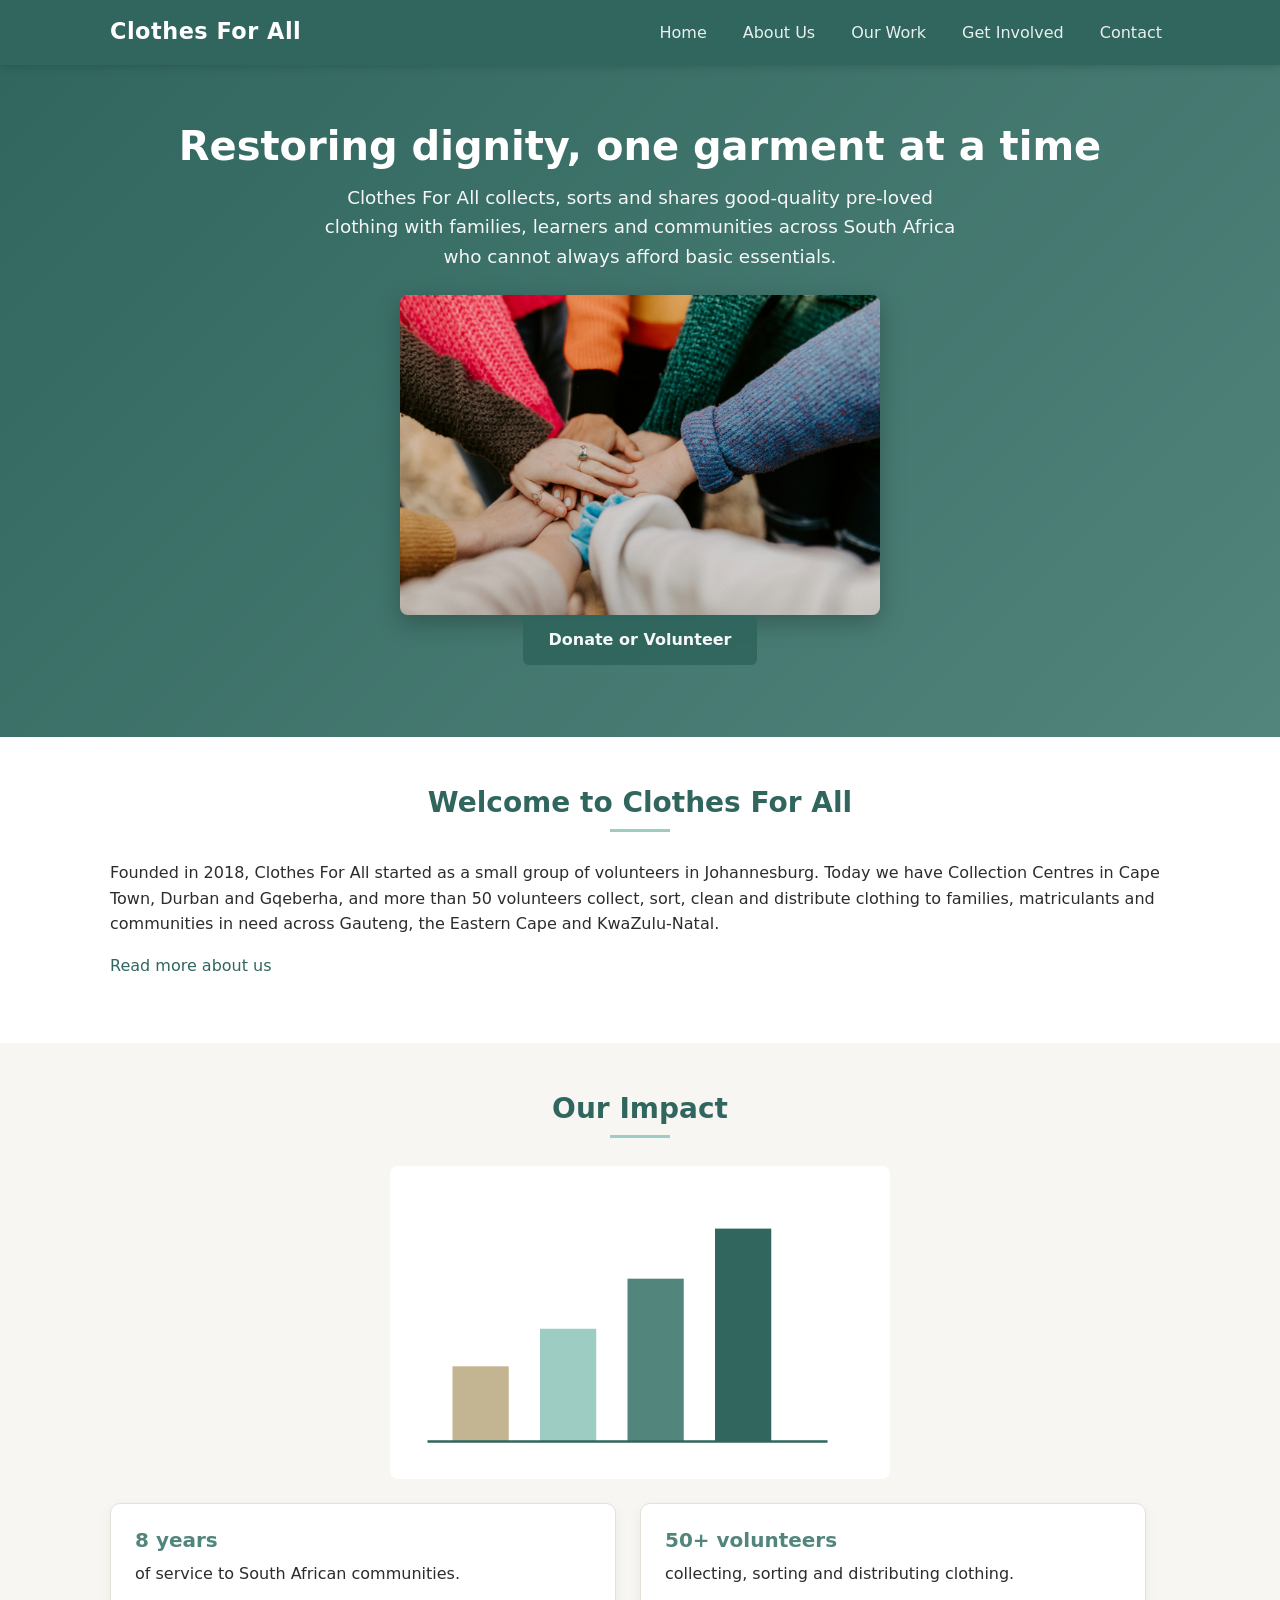
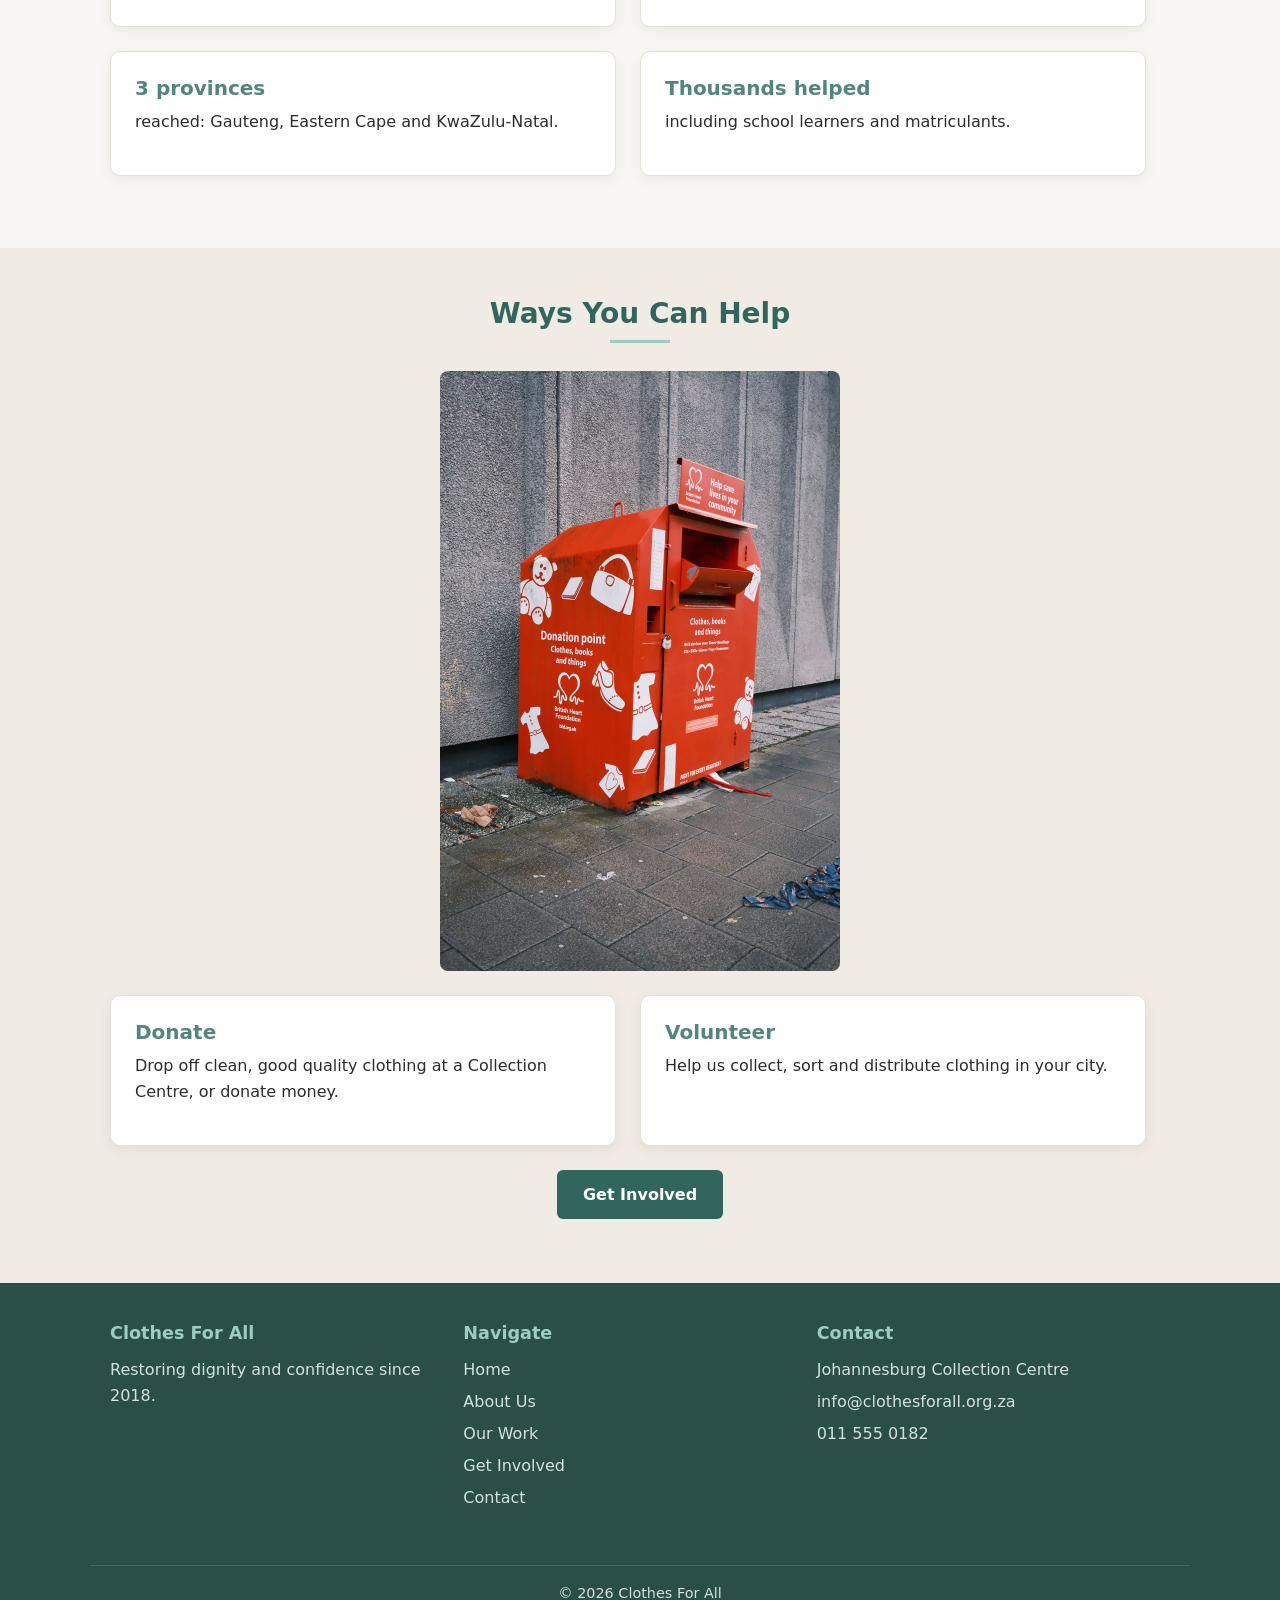
==== commit d5859031: "index error handling" ====
--- a/index.html
+++ b/index.html
@@ -32,7 +32,6 @@
         <h1>Restoring dignity, one garment at a time</h1>
         <p>Clothes For All collects, sorts and shares good-quality pre-loved clothing with families, learners and communities across South Africa who cannot always afford basic essentials.</p>
         <img src="images/hannah-busing-Zyx1bK9mqmA-unsplash.jpg" alt="Group of people placing their hands together in unity, representing community support" width="500">
-        <p style="font-size: 0.9rem; color: #6a5e52; margin-top: 0.75rem;">Photo credit: Hannah Busing / Unsplash</p>
         <p><a href="enquiry.html" class="btn">Donate or Volunteer</a></p>
       </div>
     </section>
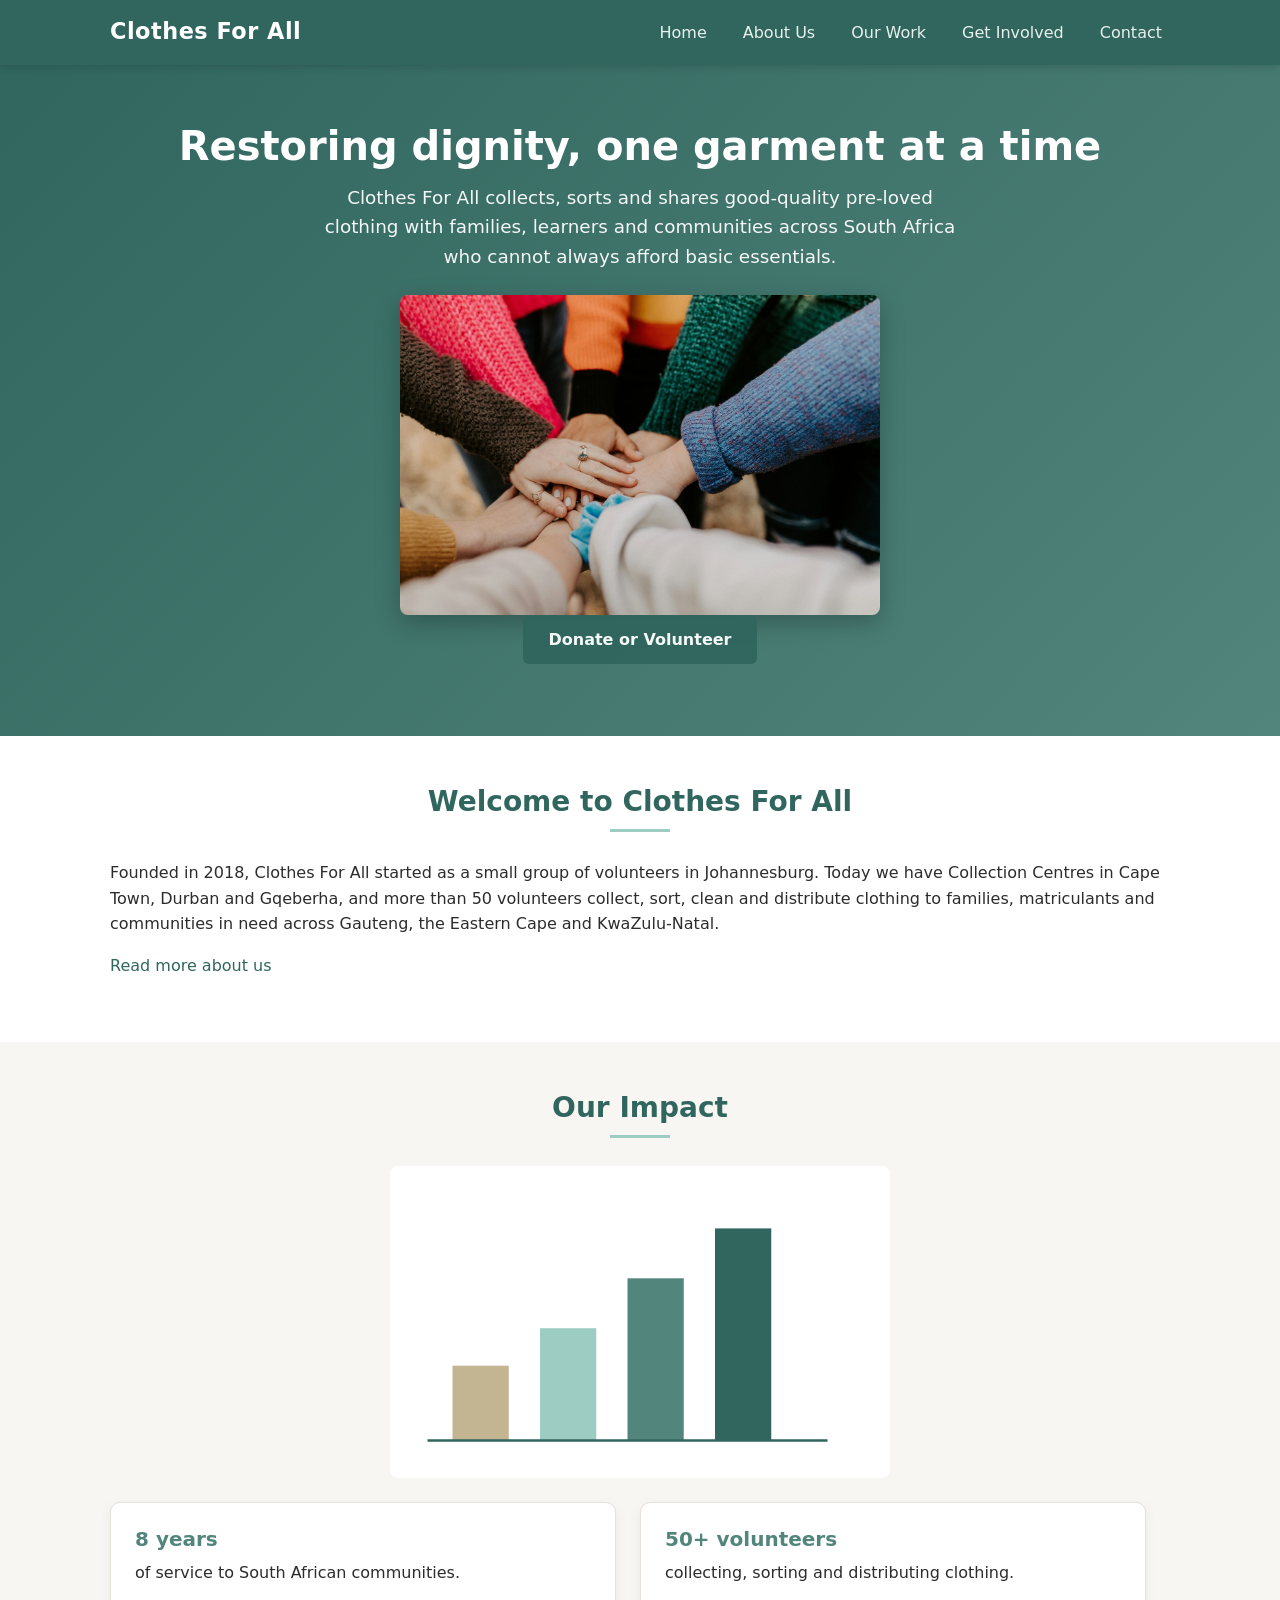
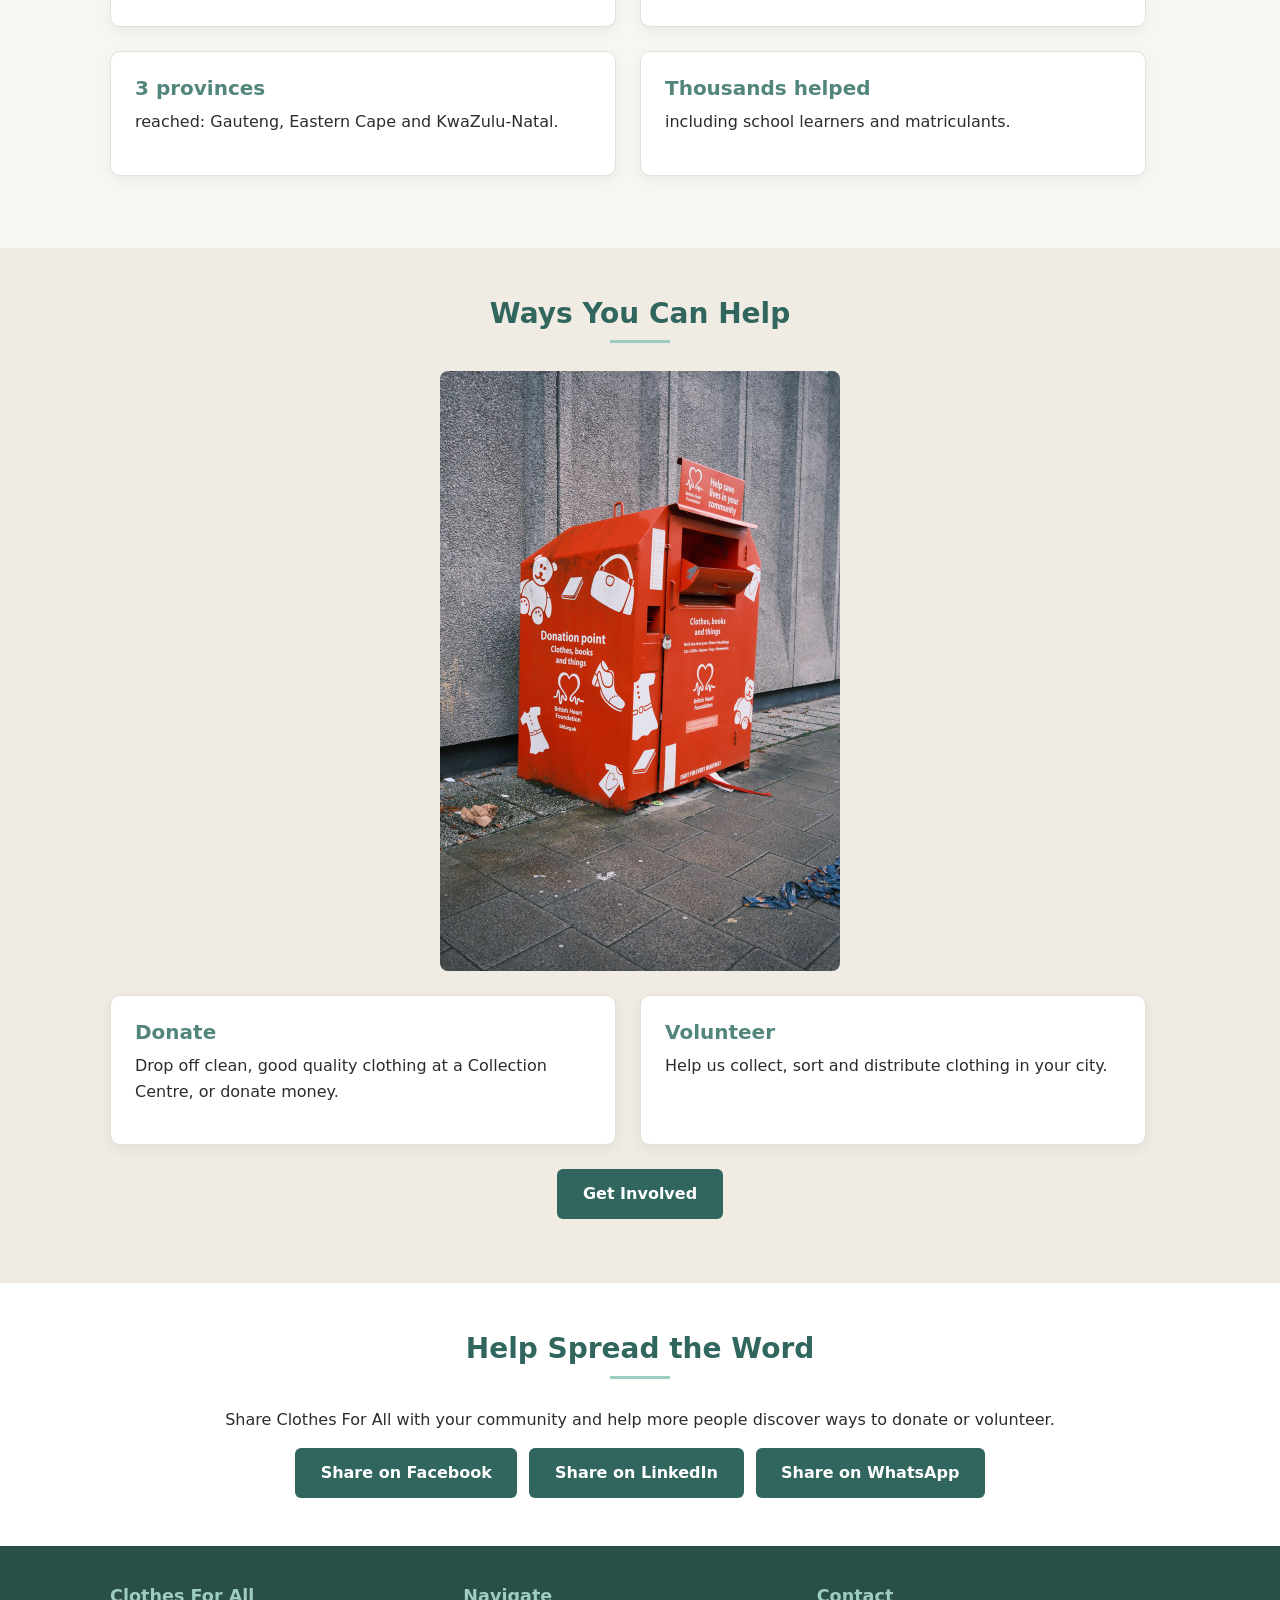
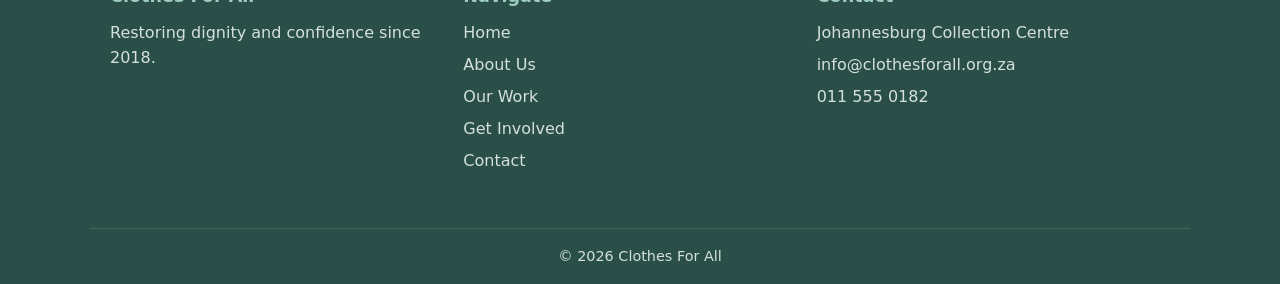
==== commit 068c1980: "Updating README" ====
--- a/index.html
+++ b/index.html
@@ -3,7 +3,16 @@
 <head>
   <meta charset="UTF-8">
   <meta name="viewport" content="width=device-width, initial-scale=1.0">
-  <title>Clothes For All</title>
+  <meta http-equiv="Content-Security-Policy" content="default-src 'self'; base-uri 'self'; object-src 'none'; script-src 'self'; style-src 'self' 'unsafe-inline'; img-src 'self' data:; connect-src 'self' https://formsubmit.co; frame-src https://maps.google.com; form-action https://formsubmit.co; upgrade-insecure-requests">
+  <title>Home | Clothes For All</title>
+  <meta name="description" content="Clothes For All collects and redistributes quality pre-loved clothing to families, learners and communities across South Africa. Donate or volunteer.">
+  <link rel="canonical" href="https://emgpsd.github.io/wede5020-2026-part-3-neontwampe06-prog/">
+  <meta property="og:type" content="website">
+  <meta property="og:title" content="Clothes For All | Clothing Support in South Africa">
+  <meta property="og:description" content="Help Clothes For All collect and share good-quality clothing with families, learners and communities across South Africa.">
+  <meta property="og:url" content="https://emgpsd.github.io/wede5020-2026-part-3-neontwampe06-prog/">
+  <meta property="og:image" content="https://emgpsd.github.io/wede5020-2026-part-3-neontwampe06-prog/images/hands-together-community-support.jpg">
+  <meta name="twitter:card" content="summary_large_image">
   <link rel="stylesheet" href="css/style.css">
 </head>
 <body>
@@ -31,7 +40,7 @@
       <div class="container">
         <h1>Restoring dignity, one garment at a time</h1>
         <p>Clothes For All collects, sorts and shares good-quality pre-loved clothing with families, learners and communities across South Africa who cannot always afford basic essentials.</p>
-        <img src="images/hannah-busing-Zyx1bK9mqmA-unsplash.jpg" alt="Group of people placing their hands together in unity, representing community support" width="500">
+        <img src="images/hands-together-community-support.jpg" alt="People placing their hands together to represent unity and community support" width="500" fetchpriority="high" decoding="async">
         <p><a href="enquiry.html" class="btn">Donate or Volunteer</a></p>
       </div>
     </section>
@@ -56,7 +65,7 @@
     <section>
       <div class="container">
         <h2>Our Impact</h2>
-        <img src="images/impact-chart.svg" alt="Illustration of a rising bar chart representing the growth of our impact" width="500">
+        <img src="images/impact-chart.svg" alt="Illustration of a rising bar chart representing the growth of our impact" width="500" loading="lazy" decoding="async">
         <div class="clearfix">
           <div class="col">
             <div class="card">
@@ -92,7 +101,7 @@
     <section class="section-taupe">
       <div class="container">
         <h2>Ways You Can Help</h2>
-        <img src="images/donation-bin.jpg" alt="Red clothing donation bin on a city sidewalk" width="400" style="margin: 0 auto 1.5rem; border-radius: 8px;">
+        <img src="images/donation-bin.jpg" alt="Red clothing donation bin on a city sidewalk" width="400" loading="lazy" decoding="async" style="margin: 0 auto 1.5rem; border-radius: 8px;">
         <div class="clearfix">
           <div class="col">
             <div class="card">
@@ -108,6 +117,18 @@
           </div>
         </div>
         <p style="text-align:center;"><a href="enquiry.html" class="btn">Get Involved</a></p>
+      </div>
+    </section>
+
+    <section class="section-white">
+      <div class="container">
+        <h2>Help Spread the Word</h2>
+        <p style="text-align: center;">Share Clothes For All with your community and help more people discover ways to donate or volunteer.</p>
+        <div class="social-share-links">
+          <a class="btn" href="https://www.facebook.com/sharer/sharer.php?u=https%3A%2F%2Femgpsd.github.io%2Fwede5020-2026-part-3-neontwampe06-prog%2F" target="_blank" rel="noopener noreferrer">Share on Facebook</a>
+          <a class="btn" href="https://www.linkedin.com/sharing/share-offsite/?url=https%3A%2F%2Femgpsd.github.io%2Fwede5020-2026-part-3-neontwampe06-prog%2F" target="_blank" rel="noopener noreferrer">Share on LinkedIn</a>
+          <a class="btn" href="https://wa.me/?text=Discover%20Clothes%20For%20All%20and%20find%20ways%20to%20donate%20or%20volunteer%3A%20https%3A%2F%2Femgpsd.github.io%2Fwede5020-2026-part-3-neontwampe06-prog%2F" target="_blank" rel="noopener noreferrer">Share on WhatsApp</a>
+        </div>
       </div>
     </section>
 
--- a/css/style.css
+++ b/css/style.css
@@ -246,6 +246,13 @@
   transform: translateY(0);
 }
 
+.social-share-links {
+  display: flex;
+  justify-content: center;
+  flex-wrap: wrap;
+  gap: 0.75rem;
+}
+
 /* ---------- 9. Team members ---------- */
 .team-member {
   flex: 1 1 200px;
@@ -320,6 +327,20 @@
   margin-top: 0.5rem;
 }
 
+.field-error {
+  min-height: 1.1rem;
+  font-size: 0.82rem;
+  color: #8b1e1e;
+  margin: -0.65rem 0 0.9rem;
+}
+
+.form-box input[aria-invalid="true"],
+.form-box select[aria-invalid="true"],
+.form-box textarea[aria-invalid="true"] {
+  border-color: #8b1e1e;
+  box-shadow: 0 0 0 3px rgba(139, 30, 30, 0.12);
+}
+
 #form-message {
   margin-bottom: 1rem;
   font-weight: 600;
@@ -333,7 +354,195 @@
   border-radius: 6px;
 }
 
-/* ---------- 11. Location / Map boxes ---------- */
+#form-message.error {
+  color: #8b1e1e;
+  background-color: #fff0f0;
+  padding: 0.6rem 0.9rem;
+  border-radius: 6px;
+}
+
+#form-message.pending {
+  color: #4a4038;
+}
+
+/* ---------- 11. FAQ accordion ---------- */
+.faq-accordion {
+  max-width: 820px;
+  margin: 0 auto;
+  display: flex;
+  flex-direction: column;
+  gap: 1rem;
+}
+
+.faq-item {
+  background-color: #fff;
+  border: 1px solid #e5e0d8;
+  border-radius: 10px;
+  overflow: hidden;
+  box-shadow: 0 4px 12px rgba(48, 102, 94, 0.08);
+  transition: transform 0.25s ease, box-shadow 0.25s ease;
+}
+
+.faq-item:hover {
+  transform: translateY(-2px);
+  box-shadow: 0 8px 20px rgba(48, 102, 94, 0.12);
+}
+
+.faq-question {
+  width: 100%;
+  background: transparent;
+  border: none;
+  padding: 1.1rem 1.25rem;
+  text-align: left;
+  font: inherit;
+  font-weight: 700;
+  color: #30665E;
+  display: flex;
+  align-items: center;
+  justify-content: space-between;
+  gap: 1rem;
+  cursor: pointer;
+  transition: background-color 0.25s ease;
+}
+
+.faq-question:hover,
+.faq-question:focus {
+  background-color: #f7faf9;
+  outline: none;
+}
+
+.faq-question::after {
+  content: "+";
+  font-size: 1.5rem;
+  line-height: 1;
+  color: #52857C;
+  transition: transform 0.25s ease;
+}
+
+.faq-item.is-open .faq-question::after {
+  content: "−";
+}
+
+.faq-answer {
+  max-height: 0;
+  overflow: hidden;
+  transition: max-height 0.35s ease, padding 0.35s ease;
+  padding: 0 1.25rem;
+}
+
+.faq-item.is-open .faq-answer {
+  max-height: 220px;
+  padding: 0 1.25rem 1.1rem;
+}
+
+.faq-answer p {
+  margin-bottom: 0;
+}
+
+/* ---------- 12. Gallery / lightbox ---------- */
+.gallery-grid {
+  display: grid;
+  grid-template-columns: repeat(4, minmax(0, 1fr));
+  gap: 1rem;
+}
+
+.gallery-item {
+  border: none;
+  background: transparent;
+  padding: 0;
+  cursor: pointer;
+  border-radius: 10px;
+  overflow: hidden;
+  box-shadow: 0 6px 16px rgba(48, 102, 94, 0.12);
+  transition: transform 0.25s ease, box-shadow 0.25s ease;
+}
+
+.gallery-item:hover,
+.gallery-item:focus {
+  transform: translateY(-4px);
+  box-shadow: 0 12px 24px rgba(48, 102, 94, 0.16);
+  outline: none;
+}
+
+.gallery-item img {
+  width: 100%;
+  height: 220px;
+  object-fit: cover;
+  transition: transform 0.3s ease;
+}
+
+.gallery-item:hover img,
+.gallery-item:focus img {
+  transform: scale(1.04);
+}
+
+.lightbox {
+  position: fixed;
+  inset: 0;
+  display: none;
+  align-items: center;
+  justify-content: center;
+  background: rgba(21, 23, 24, 0.8);
+  padding: 1.5rem;
+  z-index: 200;
+}
+
+.lightbox.is-open {
+  display: flex;
+}
+
+.lightbox-content {
+  position: relative;
+  background: #fff;
+  width: min(90vw, 760px);
+  border-radius: 12px;
+  overflow: hidden;
+  box-shadow: 0 16px 36px rgba(0, 0, 0, 0.25);
+  animation: lightboxFade 0.25s ease;
+}
+
+.lightbox-content img {
+  width: 100%;
+  max-height: 70vh;
+  object-fit: cover;
+}
+
+.lightbox-caption {
+  margin: 0;
+  padding: 0.9rem 1rem 1.1rem;
+  font-weight: 600;
+  color: #30665E;
+  background-color: #fff;
+}
+
+.lightbox-close {
+  position: absolute;
+  top: 0.75rem;
+  right: 0.75rem;
+  width: 2.25rem;
+  height: 2.25rem;
+  border: none;
+  border-radius: 50%;
+  background: rgba(255, 255, 255, 0.85);
+  color: #2c2c2c;
+  font-size: 1.5rem;
+  line-height: 1;
+  cursor: pointer;
+  z-index: 1;
+}
+
+@keyframes lightboxFade {
+  from {
+    opacity: 0;
+    transform: translateY(12px);
+  }
+  to {
+    opacity: 1;
+    transform: translateY(0);
+  }
+}
+
+/* ---------- 13. Location / Map boxes ---------- */
 .location-box {
   background-color: #fff;
   padding: 1.25rem;
@@ -367,7 +576,7 @@
   border: 0;
 }
 
-/* ---------- 12. Footer ---------- */
+/* ---------- 14. Footer ---------- */
 footer {
   background-color: #2a4f48;
   color: #d4e0dd;
@@ -409,7 +618,7 @@
   margin-bottom: 0;
 }
 
-/* ---------- 13. Utility images in content ---------- */
+/* ---------- 15. Utility images in content ---------- */
 section img {
   margin: 0 auto 1.5rem;
   border-radius: 8px;
@@ -502,9 +711,19 @@
     padding-bottom: 75%; /* taller on small screens */
   }
 
+  .gallery-grid {
+    grid-template-columns: repeat(2, minmax(0, 1fr));
+  }
+
   footer .container.clearfix {
     flex-direction: column;
     gap: 0.5rem;
+  }
+}
+
+@media (max-width: 480px) {
+  .gallery-grid {
+    grid-template-columns: 1fr;
   }
 }
 
